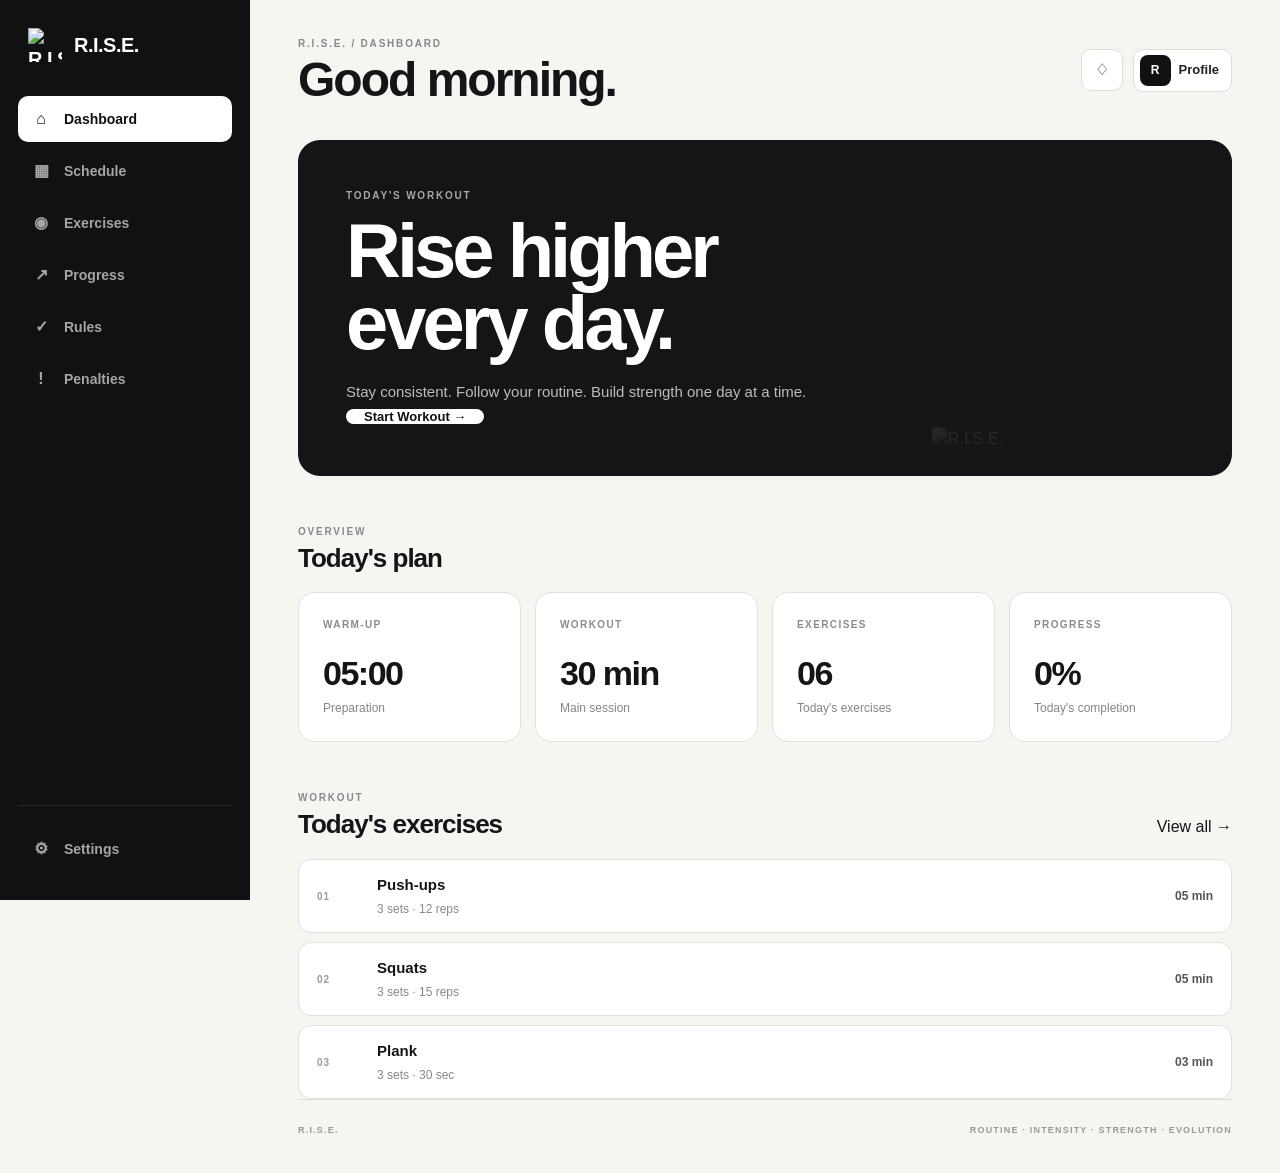
==== R.I.S.E/index.html @ dfb70196 "Add files via upload" ====
<!DOCTYPE html>
<html lang="en">
<head>
    <meta charset="UTF-8">
    <meta name="viewport" content="width=device-width, initial-scale=1.0">

    <title>R.I.S.E. — Rise Higher Every Day</title>

    <meta
        name="description"
        content="R.I.S.E. — your daily training and discipline platform."
    >

    <link rel="stylesheet" href="css/main.css">
</head>

<body>

    <!-- Sidebar -->
    <aside class="sidebar">

        <div class="brand">
            <img src="assets/logo/rise-icon.png" alt="R.I.S.E. Logo">
            <span>R.I.S.E.</span>
        </div>

        <nav class="navigation">

            <a href="index.html" class="nav-item active">
                <span>⌂</span>
                <span>Dashboard</span>
            </a>

            <a href="pages/schedule.html" class="nav-item">
                <span>▦</span>
                <span>Schedule</span>
            </a>

            <a href="pages/exercises.html" class="nav-item">
                <span>◉</span>
                <span>Exercises</span>
            </a>

            <a href="pages/progress.html" class="nav-item">
                <span>↗</span>
                <span>Progress</span>
            </a>

            <a href="pages/rules.html" class="nav-item">
                <span>✓</span>
                <span>Rules</span>
            </a>

            <a href="pages/penalties.html" class="nav-item">
                <span>!</span>
                <span>Penalties</span>
            </a>

        </nav>

        <div class="sidebar-bottom">

            <a href="pages/settings.html" class="nav-item">
                <span>⚙</span>
                <span>Settings</span>
            </a>

        </div>

    </aside>


    <!-- Main Content -->
    <main class="main-content">

        <!-- Top Bar -->
        <header class="topbar">

            <div>
                <p class="eyebrow">R.I.S.E. / DASHBOARD</p>
                <h1>Good morning.</h1>
            </div>

            <div class="topbar-actions">
                <button class="icon-button" aria-label="Notifications">
                    ♢
                </button>

                <button class="profile-button">
                    <span class="profile-avatar">R</span>
                    <span>Profile</span>
                </button>
            </div>

        </header>


        <!-- Today's Workout -->
        <section class="hero-section">

            <div class="hero-content">

                <p class="section-label">TODAY'S WORKOUT</p>

                <h2>Rise higher<br>every day.</h2>

                <p class="hero-description">
                    Stay consistent. Follow your routine.
                    Build strength one day at a time.
                </p>

                <a href="pages/workout.html" class="primary-button">
                    Start Workout
                    <span>→</span>
                </a>

            </div>

            <div class="hero-mark">
                <img src="assets/logo/rise-logo.png" alt="R.I.S.E.">
            </div>

        </section>


        <!-- Today's Overview -->
        <section class="overview-section">

            <div class="section-heading">
                <div>
                    <p class="section-label">OVERVIEW</p>
                    <h2>Today's plan</h2>
                </div>
            </div>


            <div class="stats-grid">

                <article class="stat-card">
                    <span class="stat-label">WARM-UP</span>
                    <strong>05:00</strong>
                    <span class="stat-description">
                        Preparation
                    </span>
                </article>


                <article class="stat-card">
                    <span class="stat-label">WORKOUT</span>
                    <strong>30 min</strong>
                    <span class="stat-description">
                        Main session
                    </span>
                </article>


                <article class="stat-card">
                    <span class="stat-label">EXERCISES</span>
                    <strong>06</strong>
                    <span class="stat-description">
                        Today's exercises
                    </span>
                </article>


                <article class="stat-card">
                    <span class="stat-label">PROGRESS</span>
                    <strong>0%</strong>
                    <span class="stat-description">
                        Today's completion
                    </span>
                </article>

            </div>

        </section>


        <!-- Today's Exercises -->
        <section class="workout-preview">

            <div class="section-heading">

                <div>
                    <p class="section-label">WORKOUT</p>
                    <h2>Today's exercises</h2>
                </div>

                <a href="pages/exercises.html" class="text-link">
                    View all →
                </a>

            </div>


            <div class="exercise-list">

                <article class="exercise-card">
                    <span class="exercise-number">01</span>

                    <div class="exercise-info">
                        <h3>Push-ups</h3>
                        <p>3 sets · 12 reps</p>
                    </div>

                    <span class="exercise-time">
                        05 min
                    </span>
                </article>


                <article class="exercise-card">
                    <span class="exercise-number">02</span>

                    <div class="exercise-info">
                        <h3>Squats</h3>
                        <p>3 sets · 15 reps</p>
                    </div>

                    <span class="exercise-time">
                        05 min
                    </span>
                </article>


                <article class="exercise-card">
                    <span class="exercise-number">03</span>

                    <div class="exercise-info">
                        <h3>Plank</h3>
                        <p>3 sets · 30 sec</p>
                    </div>

                    <span class="exercise-time">
                        03 min
                    </span>
                </article>

            </div>

        </section>


        <!-- Footer -->
        <footer class="footer">
            <span>R.I.S.E.</span>
            <span>ROUTINE · INTENSITY · STRENGTH · EVOLUTION</span>
        </footer>

    </main>


<script src="js/storage.js"></script>
<script src="js/app.js"></script>

</body>
</html>
---- R.I.S.E/css/main.css ----
/* =========================================
   R.I.S.E.
   MAIN STYLESHEET
   ========================================= */


/* =========================================
   01. RESET
   ========================================= */

* {
    margin: 0;
    padding: 0;
    box-sizing: border-box;
}


html {
    scroll-behavior: smooth;
}


body {
    min-height: 100vh;

    background: #f5f5f2;
    color: #151515;

    font-family:
        Inter,
        Arial,
        Helvetica,
        sans-serif;

    line-height: 1.5;
}


button,
input {
    font: inherit;
}


button {
    cursor: pointer;
}


a {
    color: inherit;
    text-decoration: none;
}


img {
    max-width: 100%;
    display: block;
}


/* =========================================
   02. LAYOUT
   ========================================= */

.sidebar {
    position: fixed;

    top: 0;
    left: 0;

    width: 250px;
    height: 100vh;

    padding: 28px 18px;

    background: #111111;
    color: #ffffff;

    display: flex;
    flex-direction: column;

    z-index: 100;
}


.main-content {
    min-height: 100vh;

    margin-left: 250px;

    padding: 34px 48px 30px;
}


/* =========================================
   03. BRAND
   ========================================= */

.brand {
    display: flex;
    align-items: center;
    gap: 12px;

    padding: 0 10px 34px;

    font-size: 20px;
    font-weight: 800;
    letter-spacing: -0.5px;
}


.brand img {
    width: 34px;
    height: 34px;

    object-fit: contain;
}


/* =========================================
   04. NAVIGATION
   ========================================= */

.navigation {
    display: flex;
    flex-direction: column;
    gap: 6px;
}


.nav-item {
    min-height: 46px;

    display: flex;
    align-items: center;
    gap: 13px;

    padding: 0 13px;

    border-radius: 10px;

    color: #a5a5a5;

    font-size: 14px;
    font-weight: 600;

    transition:
        background 0.2s ease,
        color 0.2s ease,
        transform 0.2s ease;
}


.nav-item span:first-child {
    width: 20px;

    text-align: center;

    font-size: 16px;
}


.nav-item:hover {
    background: #1e1e1e;
    color: #ffffff;

    transform: translateX(2px);
}


.nav-item.active {
    background: #ffffff;
    color: #111111;
}


.sidebar-bottom {
    margin-top: auto;

    padding-top: 20px;

    border-top: 1px solid #292929;
}


/* =========================================
   05. TOPBAR
   ========================================= */

.topbar {
    min-height: 72px;

    margin-bottom: 34px;

    display: flex;
    align-items: center;
    justify-content: space-between;
    gap: 20px;
}


.eyebrow,
.section-label {
    color: #888888;

    font-size: 10px;
    font-weight: 800;

    letter-spacing: 1.8px;
    text-transform: uppercase;
}


.topbar h1 {
    margin-top: 5px;

    font-size: clamp(30px, 4vw, 48px);

    line-height: 1;

    letter-spacing: -2px;
}


.topbar-actions {
    display: flex;
    align-items: center;
    gap: 10px;
}


.icon-button,
.profile-button {
    border: 1px solid #ddddda;

    background: #ffffff;
    color: #222222;

    border-radius: 10px;
}


.icon-button {
    width: 42px;
    height: 42px;
}


.profile-button {
    min-height: 42px;

    padding: 5px 12px 5px 6px;

    display: flex;
    align-items: center;
    gap: 8px;

    font-size: 13px;
    font-weight: 700;
}


.profile-avatar {
    width: 31px;
    height: 31px;

    display: grid;
    place-items: center;

    border-radius: 8px;

    background: #111111;
    color: #ffffff;

    font-size: 12px;
}


/* =========================================
   06. HERO
   ========================================= */

.hero-section {
    position: relative;

    min-height: 320px;

    margin-bottom: 48px;

    padding: 48px;

    overflow: hidden;

    border-radius: 22px;

    background: #151515;
    color: #ffffff;

    display: flex;
    align-items: center;
    justify-content: space-between;
}


.hero-content {
    position: relative;
    z-index: 2;

    max-width: 620px;
}


.hero-section .section-label {
    color: #a8a8a8;
}


.hero-section h2 {
    margin-top: 12px;

    font-size: clamp(42px, 6vw, 76px);

    line-height: 0.95;

    letter-spacing: -4px;
}


.hero-description {
    max-width: 520px;

    margin-top: 22px;

    color: #bcbcbc;

    font-size: 15px;
}


.hero-mark {
    position: absolute;

    right: 50px;
    bottom: 25px;

    width: 250px;

    opacity: 0.08;

    pointer-events: none;
}


.hero-mark img {
    width: 100%;
}


/* =========================================
   07. BUTTONS
   ========================================= */

.primary-button,
.secondary-button,
.danger-button {
    min-height: 44px;

    padding: 0 18px;

    border-radius: 9px;

    font-size: 13px;
    font-weight: 800;

    transition:
        transform 0.2s ease,
        opacity 0.2s ease;
}


.primary-button {
    margin-top: 26px;

    border: 0;

    background: #ffffff;
    color: #111111;
}


.primary-button:hover,
.secondary-button:hover,
.danger-button:hover {
    transform: translateY(-2px);
}


.primary-button:disabled {
    cursor: not-allowed;
    opacity: 0.45;
}


.secondary-button {
    border: 1px solid #d7d7d2;

    background: #ffffff;
    color: #222222;
}


.danger-button {
    border: 0;

    background: #171717;
    color: #ffffff;
}


/* =========================================
   08. SECTIONS
   ========================================= */

.overview-section {
    margin-bottom: 48px;
}


.section-heading {
    margin-bottom: 20px;

    display: flex;
    align-items: flex-end;
    justify-content: space-between;
}


.section-heading h2 {
    margin-top: 5px;

    font-size: 26px;
    line-height: 1.1;

    letter-spacing: -1px;
}


/* =========================================
   09. STATISTICS
   ========================================= */

.stats-grid {
    display: grid;

    grid-template-columns:
        repeat(4, minmax(0, 1fr));

    gap: 14px;
}


.stat-card {
    min-height: 150px;

    padding: 24px;

    border: 1px solid #e1e1dc;

    border-radius: 16px;

    background: #ffffff;

    display: flex;
    flex-direction: column;
}


.stat-label {
    color: #8b8b87;

    font-size: 10px;
    font-weight: 800;

    letter-spacing: 1.4px;
}


.stat-card strong {
    margin-top: auto;

    font-size: 34px;

    line-height: 1.05;

    letter-spacing: -1.5px;
}


.stat-description {
    margin-top: 8px;

    color: #858581;

    font-size: 12px;
}


/* =========================================
   10. EXERCISE LIST
   ========================================= */

.exercise-list {
    display: flex;
    flex-direction: column;
    gap: 9px;
}


.exercise-card {
    min-height: 74px;

    padding: 13px 18px;

    border: 1px solid #e1e1dc;

    border-radius: 13px;

    background: #ffffff;

    display: flex;
    align-items: center;
    gap: 18px;

    transition:
        transform 0.2s ease,
        border-color 0.2s ease,
        background 0.2s ease;
}


.exercise-card:hover {
    transform: translateX(3px);

    border-color: #cfcfc9;
}


.exercise-number {
    min-width: 42px;

    color: #9a9a96;

    font-size: 10px;
    font-weight: 800;

    letter-spacing: 1px;
}


.exercise-info {
    flex: 1;
}


.exercise-info h3 {
    font-size: 15px;
    font-weight: 800;
}


.exercise-info p {
    margin-top: 3px;

    color: #888884;

    font-size: 12px;
}


.exercise-time {
    color: #555550;

    font-size: 12px;
    font-weight: 800;

    white-space: nowrap;
}


/* =========================================
   11. WORKOUT
   ========================================= */

.workout-hero {
    min-height: 360px;
}


.workout-timer-card {
    min-height: 300px;

    align-items: center;
    justify-content: center;

    text-align: center;
}


.workout-timer-card strong {
    margin-top: 18px;

    font-size: clamp(64px, 10vw, 110px);

    letter-spacing: -5px;

    font-variant-numeric: tabular-nums;
}


.workout-timer-card .stat-description {
    margin-top: 10px;
}


.timer-controls {
    margin-top: 26px;

    display: flex;
    justify-content: center;
    gap: 8px;
}


.timer-controls .primary-button,
.timer-controls .secondary-button {
    margin-top: 0;
}


.workout-exercise.current {
    border-color: #111111;

    background: #eeeeea;
}


.workout-exercise.completed {
    opacity: 0.55;
}


/* =========================================
   12. RULES
   ========================================= */

.rule-card {
    min-height: 86px;
}


.rule-check {
    display: flex;
    align-items: center;
    gap: 8px;

    color: #777773;

    font-size: 11px;
    font-weight: 700;

    cursor: pointer;
}


.rule-checkbox {
    width: 18px;
    height: 18px;

    accent-color: #111111;

    cursor: pointer;
}


.rule-card.completed {
    background: #eeeeea;
}


.rule-card.completed .exercise-info h3 {
    text-decoration: line-through;
    text-decoration-thickness: 1px;

    color: #777773;
}


/* =========================================
   13. SETTINGS SWITCH
   ========================================= */

.setting-switch {
    position: relative;

    width: 48px;
    height: 27px;

    flex-shrink: 0;
}


.setting-switch input {
    position: absolute;

    width: 0;
    height: 0;

    opacity: 0;
}


.setting-switch span {
    position: absolute;

    inset: 0;

    border-radius: 999px;

    background: #d6d6d1;

    cursor: pointer;

    transition: background 0.2s ease;
}


.setting-switch span::before {
    content: "";

    position: absolute;

    width: 21px;
    height: 21px;

    left: 3px;
    top: 3px;

    border-radius: 50%;

    background: #ffffff;

    transition: transform 0.2s ease;
}


.setting-switch input:checked + span {
    background: #111111;
}


.setting-switch input:checked + span::before {
    transform: translateX(21px);
}


/* =========================================
   14. SETTINGS ACTIONS
   ========================================= */

.settings-actions {
    margin-top: 22px;

    display: flex;
    gap: 8px;
    flex-wrap: wrap;
}


.settings-actions button {
    margin-top: 0;
}


/* =========================================
   15. FOOTER
   ========================================= */

.footer {
    padding: 24px 0 5px;

    border-top: 1px solid #ddddda;

    display: flex;
    justify-content: space-between;
    gap: 20px;

    color: #999995;

    font-size: 9px;
    font-weight: 800;

    letter-spacing: 1.2px;
}


/* =========================================
   16. FOCUS
   ========================================= */

button:focus-visible,
a:focus-visible,
input:focus-visible {
    outline: 2px solid #111111;
    outline-offset: 3px;
}


/* =========================================
   17. RESPONSIVE — TABLET
   ========================================= */

@media (max-width: 1050px) {

    .sidebar {
        width: 210px;
    }


    .main-content {
        margin-left: 210px;

        padding-left: 30px;
        padding-right: 30px;
    }


    .stats-grid {
        grid-template-columns:
            repeat(2, minmax(0, 1fr));
    }


    .hero-mark {
        right: 25px;
    }

}


/* =========================================
   18. RESPONSIVE — MOBILE
   ========================================= */

@media (max-width: 760px) {

    .sidebar {
        position: relative;

        width: 100%;
        height: auto;

        padding: 16px;

        border-radius: 0;
    }


    .brand {
        padding-bottom: 18px;
    }


    .navigation {
        display: grid;

        grid-template-columns:
            repeat(2, minmax(0, 1fr));
    }


    .sidebar-bottom {
        margin-top: 10px;
        padding-top: 10px;
    }


    .main-content {
        margin-left: 0;

        padding: 24px 16px;
    }


    .topbar {
        align-items: flex-start;
    }


    .topbar-actions {
        display: none;
    }


    .hero-section {
        min-height: 360px;

        padding: 30px;

        align-items: flex-start;
    }


    .hero-section h2 {
        letter-spacing: -2.5px;
    }


    .hero-mark {
        right: 15px;
        bottom: 15px;

        width: 170px;
    }


    .stats-grid {
        grid-template-columns: 1fr;
    }


    .exercise-card {
        gap: 12px;

        padding: 12px;
    }


    .exercise-number {
        min-width: 34px;
    }


    .exercise-time {
        font-size: 10px;
    }


    .footer {
        flex-direction: column;
        gap: 8px;
    }

}


/* =========================================
   19. SMALL MOBILE
   ========================================= */

@media (max-width: 460px) {

    .navigation {
        grid-template-columns: 1fr;
    }


    .topbar h1 {
        font-size: 32px;
    }


    .hero-section {
        padding: 24px;

        border-radius: 16px;
    }


    .hero-section h2 {
        font-size: 45px;
    }


    .hero-description {
        font-size: 13px;
    }


    .timer-controls {
        flex-wrap: wrap;
    }


    .timer-controls button {
        flex: 1;
    }

}
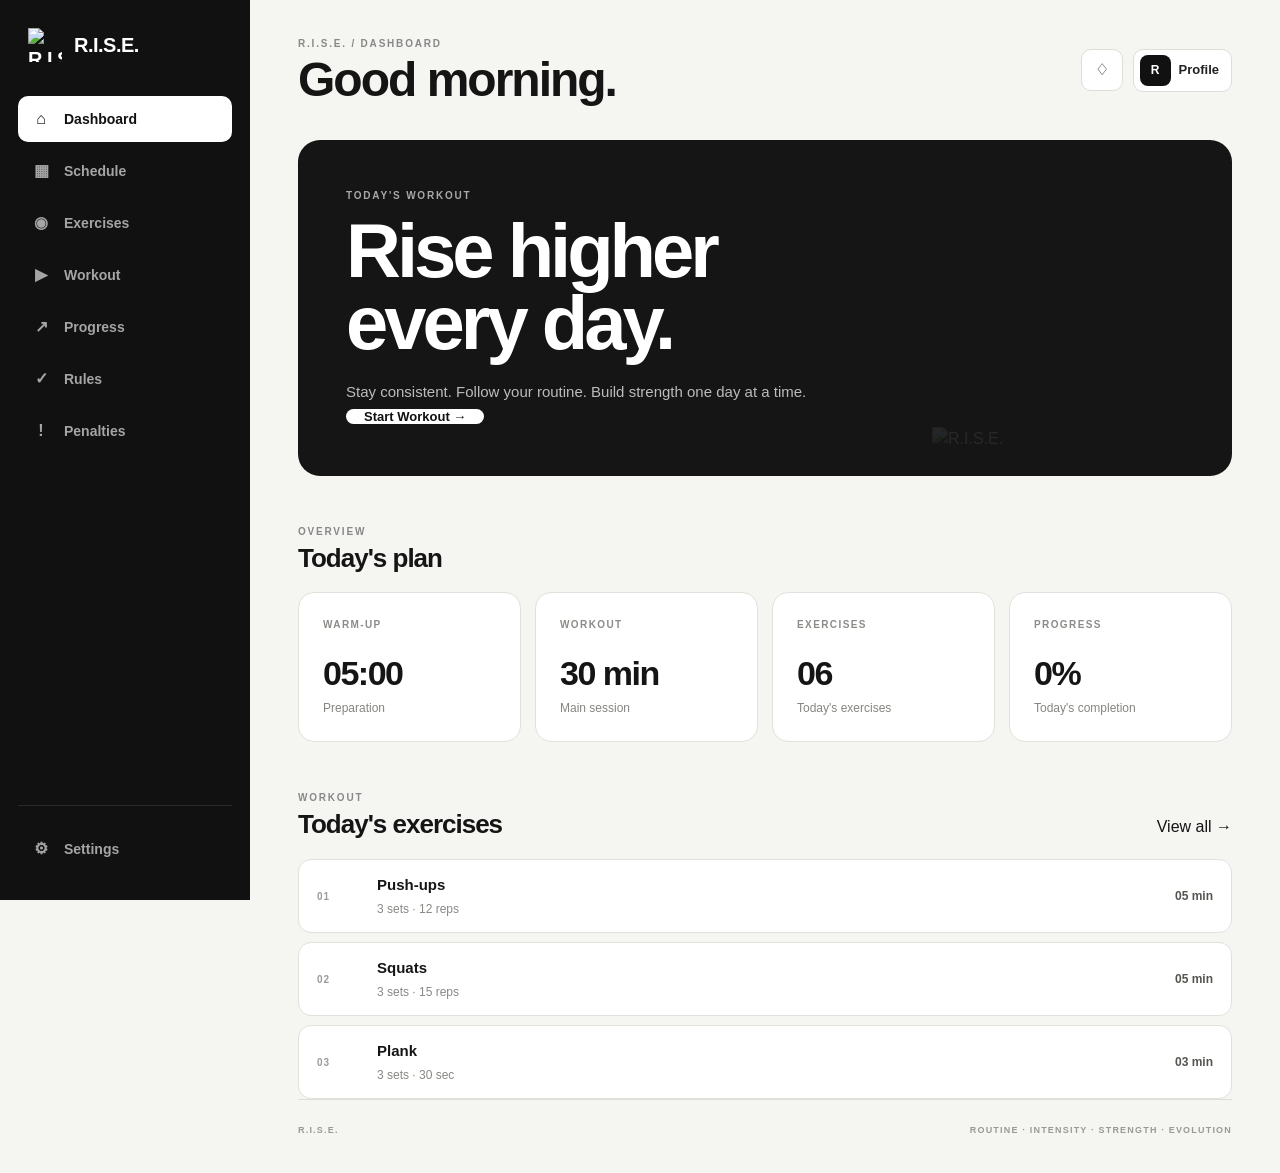
==== commit da07fc4e: "1.0" ====
--- a/R.I.S.E/index.html
+++ b/R.I.S.E/index.html
@@ -2,65 +2,143 @@
 <html lang="en">
 <head>
     <meta charset="UTF-8">
-    <meta name="viewport" content="width=device-width, initial-scale=1.0">
+    <meta
+        name="viewport"
+        content="width=device-width, initial-scale=1.0"
+    >
 
     <title>R.I.S.E. — Rise Higher Every Day</title>
 
     <meta
         name="description"
-        content="R.I.S.E. — your daily training and discipline platform."
+        content="R.I.S.E. — a modern workout and discipline platform for building consistency, tracking progress, and becoming stronger every day."
     >
 
+    <meta
+        name="theme-color"
+        content="#111111"
+    >
+
+    <!-- Main Styles -->
     <link rel="stylesheet" href="css/main.css">
+
+    <!-- Responsive Styles -->
+    <link rel="stylesheet" href="css/responsive.css">
 </head>
 
 <body>
 
-    <!-- Sidebar -->
+    <!-- =========================================
+         SIDEBAR
+         ========================================= -->
+
     <aside class="sidebar">
 
+        <!-- Brand -->
+
         <div class="brand">
-            <img src="assets/logo/rise-icon.png" alt="R.I.S.E. Logo">
+
+            <img
+                src="assets/logo/rise-icon.png"
+                alt="R.I.S.E. Logo"
+            >
+
             <span>R.I.S.E.</span>
+
         </div>
 
+
+        <!-- Navigation -->
+
         <nav class="navigation">
 
-            <a href="index.html" class="nav-item active">
+            <!-- Dashboard -->
+
+            <a
+                href="index.html"
+                class="nav-item active"
+            >
                 <span>⌂</span>
                 <span>Dashboard</span>
             </a>
 
-            <a href="pages/schedule.html" class="nav-item">
+
+            <!-- Schedule -->
+
+            <a
+                href="pages/schedule.html"
+                class="nav-item"
+            >
                 <span>▦</span>
                 <span>Schedule</span>
             </a>
 
-            <a href="pages/exercises.html" class="nav-item">
+
+            <!-- Exercises -->
+
+            <a
+                href="pages/exercises.html"
+                class="nav-item"
+            >
                 <span>◉</span>
                 <span>Exercises</span>
             </a>
 
-            <a href="pages/progress.html" class="nav-item">
+
+            <!-- Workout -->
+
+            <a
+                href="pages/workout.html"
+                class="nav-item"
+            >
+                <span>▶</span>
+                <span>Workout</span>
+            </a>
+
+
+            <!-- Progress -->
+
+            <a
+                href="pages/progress.html"
+                class="nav-item"
+            >
                 <span>↗</span>
                 <span>Progress</span>
             </a>
 
-            <a href="pages/rules.html" class="nav-item">
+
+            <!-- Rules -->
+
+            <a
+                href="pages/rules.html"
+                class="nav-item"
+            >
                 <span>✓</span>
                 <span>Rules</span>
             </a>
 
-            <a href="pages/penalties.html" class="nav-item">
+
+            <!-- Penalties -->
+
+            <a
+                href="pages/penalties.html"
+                class="nav-item"
+            >
                 <span>!</span>
                 <span>Penalties</span>
             </a>
 
         </nav>
 
+
+        <!-- Sidebar Bottom -->
+
         <div class="sidebar-bottom">
 
-            <a href="pages/settings.html" class="nav-item">
+            <a
+                href="pages/settings.html"
+                class="nav-item"
+            >
                 <span>⚙</span>
                 <span>Settings</span>
             </a>
@@ -70,105 +148,226 @@
     </aside>
 
 
-    <!-- Main Content -->
+    <!-- =========================================
+         MAIN CONTENT
+         ========================================= -->
+
     <main class="main-content">
 
-        <!-- Top Bar -->
+
+        <!-- =====================================
+             TOP BAR
+             ===================================== -->
+
         <header class="topbar">
 
-            <div>
-                <p class="eyebrow">R.I.S.E. / DASHBOARD</p>
-                <h1>Good morning.</h1>
-            </div>
+            <div class="topbar-title">
+
+                <p class="eyebrow">
+                    R.I.S.E. / DASHBOARD
+                </p>
+
+                <h1>
+                    Good morning.
+                </h1>
+
+            </div>
+
 
             <div class="topbar-actions">
-                <button class="icon-button" aria-label="Notifications">
+
+                <!-- Notifications -->
+
+                <button
+                    type="button"
+                    class="icon-button"
+                    aria-label="Notifications"
+                >
                     ♢
                 </button>
 
-                <button class="profile-button">
-                    <span class="profile-avatar">R</span>
-                    <span>Profile</span>
+
+                <!-- Profile -->
+
+                <button
+                    type="button"
+                    class="profile-button"
+                    aria-label="Profile"
+                >
+
+                    <span class="profile-avatar">
+                        R
+                    </span>
+
+                    <span>
+                        Profile
+                    </span>
+
                 </button>
+
             </div>
 
         </header>
 
 
-        <!-- Today's Workout -->
+
+        <!-- =====================================
+             HERO / TODAY'S WORKOUT
+             ===================================== -->
+
         <section class="hero-section">
 
             <div class="hero-content">
 
-                <p class="section-label">TODAY'S WORKOUT</p>
-
-                <h2>Rise higher<br>every day.</h2>
+                <p class="section-label">
+                    TODAY'S WORKOUT
+                </p>
+
+
+                <h2>
+                    Rise higher<br>
+                    every day.
+                </h2>
+
 
                 <p class="hero-description">
                     Stay consistent. Follow your routine.
                     Build strength one day at a time.
                 </p>
 
-                <a href="pages/workout.html" class="primary-button">
-                    Start Workout
-                    <span>→</span>
+
+                <a
+                    href="pages/workout.html"
+                    class="primary-button"
+                >
+                    <span>
+                        Start Workout
+                    </span>
+
+                    <span>
+                        →
+                    </span>
                 </a>
 
             </div>
 
+
+            <!-- Decorative Logo -->
+
             <div class="hero-mark">
-                <img src="assets/logo/rise-logo.png" alt="R.I.S.E.">
+
+                <img
+                    src="assets/logo/rise-logo.png"
+                    alt="R.I.S.E."
+                >
+
             </div>
 
         </section>
 
 
-        <!-- Today's Overview -->
+
+        <!-- =====================================
+             TODAY'S OVERVIEW
+             ===================================== -->
+
         <section class="overview-section">
 
             <div class="section-heading">
+
                 <div>
-                    <p class="section-label">OVERVIEW</p>
-                    <h2>Today's plan</h2>
+
+                    <p class="section-label">
+                        OVERVIEW
+                    </p>
+
+                    <h2>
+                        Today's plan
+                    </h2>
+
                 </div>
-            </div>
-
+
+            </div>
+
+
+            <!-- Statistics -->
 
             <div class="stats-grid">
 
+
+                <!-- Warm-up -->
+
                 <article class="stat-card">
-                    <span class="stat-label">WARM-UP</span>
-                    <strong>05:00</strong>
+
+                    <span class="stat-label">
+                        WARM-UP
+                    </span>
+
+                    <strong>
+                        05:00
+                    </strong>
+
                     <span class="stat-description">
                         Preparation
                     </span>
-                </article>
-
+
+                </article>
+
+
+                <!-- Workout -->
 
                 <article class="stat-card">
-                    <span class="stat-label">WORKOUT</span>
-                    <strong>30 min</strong>
+
+                    <span class="stat-label">
+                        WORKOUT
+                    </span>
+
+                    <strong>
+                        30 min
+                    </strong>
+
                     <span class="stat-description">
                         Main session
                     </span>
-                </article>
-
+
+                </article>
+
+
+                <!-- Exercises -->
 
                 <article class="stat-card">
-                    <span class="stat-label">EXERCISES</span>
-                    <strong>06</strong>
+
+                    <span class="stat-label">
+                        EXERCISES
+                    </span>
+
+                    <strong>
+                        06
+                    </strong>
+
                     <span class="stat-description">
                         Today's exercises
                     </span>
-                </article>
-
+
+                </article>
+
+
+                <!-- Progress -->
 
                 <article class="stat-card">
-                    <span class="stat-label">PROGRESS</span>
-                    <strong>0%</strong>
+
+                    <span class="stat-label">
+                        PROGRESS
+                    </span>
+
+                    <strong id="todayProgress">
+                        0%
+                    </strong>
+
                     <span class="stat-description">
                         Today's completion
                     </span>
+
                 </article>
 
             </div>
@@ -176,64 +375,133 @@
         </section>
 
 
-        <!-- Today's Exercises -->
+
+        <!-- =====================================
+             TODAY'S EXERCISES
+             ===================================== -->
+
         <section class="workout-preview">
 
+
+            <!-- Section Header -->
+
             <div class="section-heading">
 
                 <div>
-                    <p class="section-label">WORKOUT</p>
-                    <h2>Today's exercises</h2>
+
+                    <p class="section-label">
+                        WORKOUT
+                    </p>
+
+                    <h2>
+                        Today's exercises
+                    </h2>
+
                 </div>
 
-                <a href="pages/exercises.html" class="text-link">
+
+                <a
+                    href="pages/exercises.html"
+                    class="text-link"
+                >
                     View all →
                 </a>
 
             </div>
 
 
+
+            <!-- Exercise List -->
+
             <div class="exercise-list">
 
+
+                <!-- Exercise 01 -->
+
                 <article class="exercise-card">
-                    <span class="exercise-number">01</span>
+
+                    <span class="exercise-number">
+                        01
+                    </span>
+
 
                     <div class="exercise-info">
-                        <h3>Push-ups</h3>
-                        <p>3 sets · 12 reps</p>
+
+                        <h3>
+                            Push-ups
+                        </h3>
+
+                        <p>
+                            3 sets · 12 reps
+                        </p>
+
                     </div>
+
 
                     <span class="exercise-time">
                         05 min
                     </span>
-                </article>
-
+
+                </article>
+
+
+
+                <!-- Exercise 02 -->
 
                 <article class="exercise-card">
-                    <span class="exercise-number">02</span>
+
+                    <span class="exercise-number">
+                        02
+                    </span>
+
 
                     <div class="exercise-info">
-                        <h3>Squats</h3>
-                        <p>3 sets · 15 reps</p>
+
+                        <h3>
+                            Squats
+                        </h3>
+
+                        <p>
+                            3 sets · 15 reps
+                        </p>
+
                     </div>
+
 
                     <span class="exercise-time">
                         05 min
                     </span>
-                </article>
-
+
+                </article>
+
+
+
+                <!-- Exercise 03 -->
 
                 <article class="exercise-card">
-                    <span class="exercise-number">03</span>
+
+                    <span class="exercise-number">
+                        03
+                    </span>
+
 
                     <div class="exercise-info">
-                        <h3>Plank</h3>
-                        <p>3 sets · 30 sec</p>
+
+                        <h3>
+                            Plank
+                        </h3>
+
+                        <p>
+                            3 sets · 30 sec
+                        </p>
+
                     </div>
+
 
                     <span class="exercise-time">
                         03 min
                     </span>
+
                 </article>
 
             </div>
@@ -241,17 +509,36 @@
         </section>
 
 
-        <!-- Footer -->
+
+        <!-- =====================================
+             FOOTER
+             ===================================== -->
+
         <footer class="footer">
-            <span>R.I.S.E.</span>
-            <span>ROUTINE · INTENSITY · STRENGTH · EVOLUTION</span>
+
+            <span>
+                R.I.S.E.
+            </span>
+
+            <span>
+                ROUTINE · INTENSITY · STRENGTH · EVOLUTION
+            </span>
+
         </footer>
 
     </main>
 
 
-<script src="js/storage.js"></script>
-<script src="js/app.js"></script>
+
+    <!-- =========================================
+         JAVASCRIPT
+         ========================================= -->
+
+    <!-- Storage -->
+    <script src="js/storge.js"></script>
+
+    <!-- Main Application -->
+    <script src="js/app.js"></script>
 
 </body>
 </html>
--- a/R.I.S.E/css/responsive.css
+++ b/R.I.S.E/css/responsive.css
@@ -0,0 +1,286 @@
+/* =========================================
+   R.I.S.E. — RESPONSIVE SYSTEM
+   ========================================= */
+
+/* ---------- LARGE TABLET ---------- */
+
+@media (max-width: 1100px) {
+
+    :root {
+        --sidebar-width: 220px;
+    }
+
+    .main-content {
+        padding: 32px;
+    }
+
+    .stats-grid {
+        grid-template-columns: repeat(2, 1fr);
+    }
+
+    .hero-section {
+        padding: 40px;
+    }
+
+    .hero-mark {
+        right: 30px;
+        width: 240px;
+    }
+}
+
+
+/* ---------- TABLET ---------- */
+
+@media (max-width: 850px) {
+
+    .sidebar {
+        width: 190px;
+    }
+
+    :root {
+        --sidebar-width: 190px;
+    }
+
+    .main-content {
+        padding: 28px 22px;
+    }
+
+    .hero-section {
+        min-height: 320px;
+    }
+
+    .hero-content h2 {
+        font-size: 52px;
+    }
+
+    .hero-mark {
+        width: 200px;
+        right: 20px;
+    }
+
+    .nav-item {
+        font-size: 13px;
+    }
+}
+
+
+/* ---------- MOBILE ---------- */
+
+@media (max-width: 700px) {
+
+    .sidebar {
+        position: relative;
+
+        width: 100%;
+        height: auto;
+
+        padding: 14px 16px;
+
+        border-right: none;
+        border-bottom: 1px solid var(--border);
+    }
+
+    :root {
+        --sidebar-width: 0px;
+    }
+
+    .brand {
+        padding: 2px 6px 16px;
+    }
+
+    .navigation {
+        display: grid;
+
+        grid-template-columns: repeat(3, 1fr);
+
+        gap: 6px;
+    }
+
+    .nav-item {
+        justify-content: center;
+
+        min-height: 42px;
+
+        padding: 7px;
+
+        font-size: 11px;
+    }
+
+    .nav-item span:first-child {
+        display: none;
+    }
+
+    .sidebar-bottom {
+        margin-top: 6px;
+    }
+
+    .sidebar-bottom .nav-item {
+        justify-content: center;
+    }
+
+    .main-content {
+        margin-left: 0;
+
+        padding: 22px 16px 30px;
+    }
+
+    .topbar {
+        margin-bottom: 26px;
+    }
+
+    .topbar h1 {
+        font-size: 28px;
+    }
+
+    .topbar-actions {
+        gap: 6px;
+    }
+
+    .profile-button {
+        width: 42px;
+        padding: 4px;
+
+        justify-content: center;
+    }
+
+    .profile-button span:last-child {
+        display: none;
+    }
+
+    .hero-section {
+        min-height: 420px;
+
+        padding: 28px 22px;
+
+        align-items: flex-end;
+    }
+
+    .hero-content {
+        max-width: 100%;
+    }
+
+    .hero-content h2 {
+        font-size: 48px;
+    }
+
+    .hero-description {
+        max-width: 330px;
+
+        font-size: 14px;
+    }
+
+    .hero-mark {
+        top: 25px;
+        right: 18px;
+
+        width: 180px;
+
+        opacity: 0.10;
+    }
+
+    .stats-grid {
+        grid-template-columns: repeat(2, 1fr);
+
+        gap: 8px;
+    }
+
+    .stat-card {
+        min-height: 120px;
+
+        padding: 16px;
+    }
+
+    .stat-card strong {
+        font-size: 23px;
+    }
+
+    .section-heading h2 {
+        font-size: 20px;
+    }
+
+    .exercise-card {
+        padding: 12px 14px;
+    }
+}
+
+
+/* ---------- SMALL MOBILE ---------- */
+
+@media (max-width: 430px) {
+
+    .navigation {
+        grid-template-columns: repeat(2, 1fr);
+    }
+
+    .hero-section {
+        min-height: 440px;
+    }
+
+    .hero-content h2 {
+        font-size: 42px;
+    }
+
+    .hero-description {
+        font-size: 13px;
+    }
+
+    .hero-mark {
+        width: 160px;
+    }
+
+    .stats-grid {
+        grid-template-columns: 1fr;
+    }
+
+    .stat-card {
+        min-height: 105px;
+    }
+
+    .exercise-card {
+        gap: 10px;
+    }
+
+    .exercise-number {
+        width: 25px;
+    }
+
+    .exercise-time {
+        font-size: 11px;
+    }
+
+    .footer {
+        flex-direction: column;
+
+        align-items: flex-start;
+
+        gap: 8px;
+
+        line-height: 1.8;
+    }
+}
+
+
+/* ---------- VERY SMALL SCREENS ---------- */
+
+@media (max-width: 340px) {
+
+    .main-content {
+        padding: 18px 12px;
+    }
+
+    .hero-section {
+        padding: 24px 18px;
+    }
+
+    .hero-content h2 {
+        font-size: 36px;
+    }
+
+    .navigation {
+        grid-template-columns: 1fr 1fr;
+    }
+
+    .stats-grid {
+        grid-template-columns: 1fr;
+    }
+}
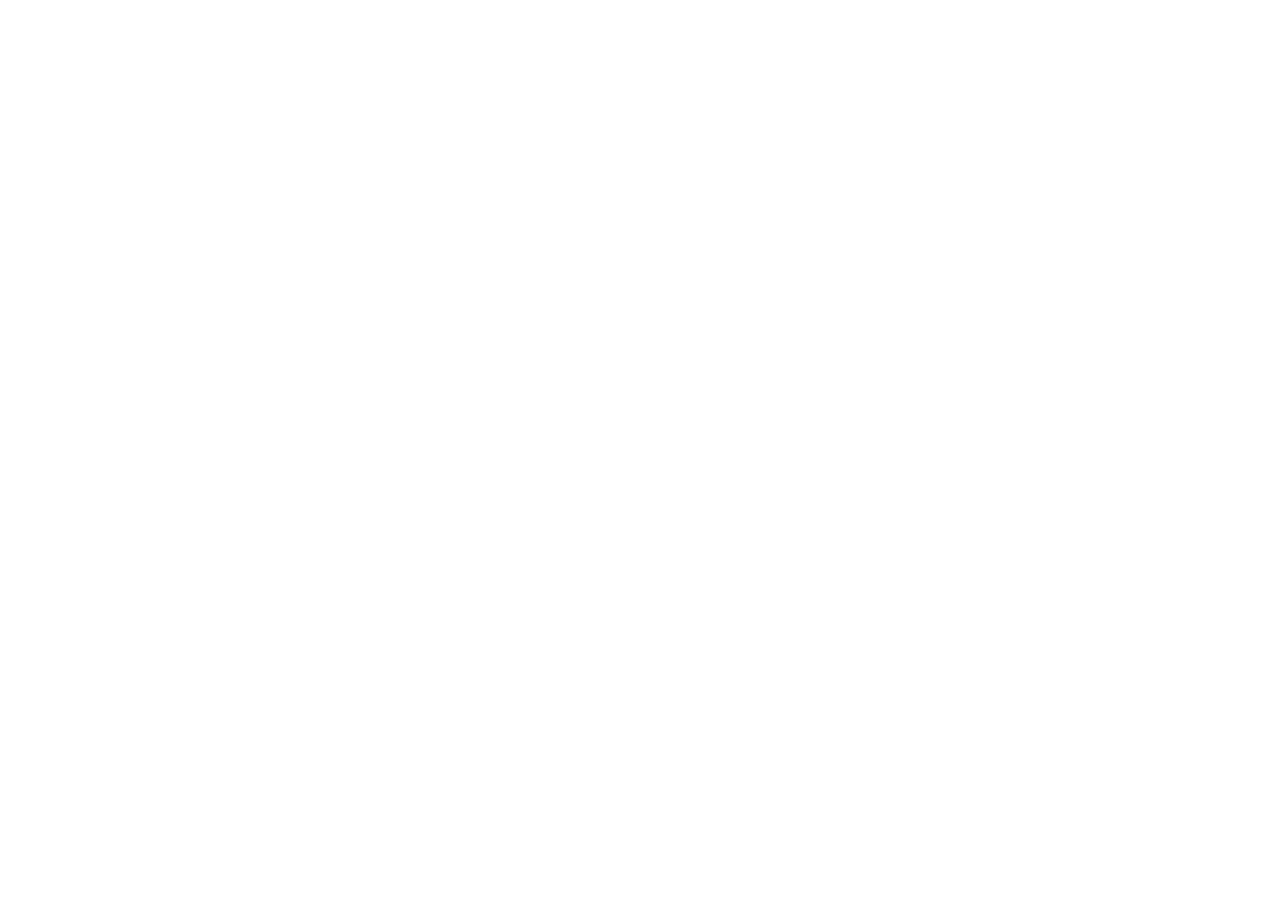
==== commit 883b1591: "1.0" ====
--- a/R.I.S.E/index.html
+++ b/R.I.S.E/index.html
@@ -1,544 +1,1188 @@
 <!DOCTYPE html>
-<html lang="en">
+<html lang="uz">
 <head>
     <meta charset="UTF-8">
-    <meta
-        name="viewport"
-        content="width=device-width, initial-scale=1.0"
-    >
-
-    <title>R.I.S.E. — Rise Higher Every Day</title>
-
-    <meta
-        name="description"
-        content="R.I.S.E. — a modern workout and discipline platform for building consistency, tracking progress, and becoming stronger every day."
-    >
-
-    <meta
-        name="theme-color"
-        content="#111111"
-    >
-
-    <!-- Main Styles -->
-    <link rel="stylesheet" href="css/main.css">
-
-    <!-- Responsive Styles -->
-    <link rel="stylesheet" href="css/responsive.css">
+    <meta name="viewport" content="width=device-width, initial-scale=1.0">
+    <title>R.I.S.E. Dashboard</title>
+    <style
+/* =========================================
+   R.I.S.E. — MAIN STYLESHEET
+   ========================================= */
+
+* {
+    margin: 0;
+    padding: 0;
+    box-sizing: border-box;
+}
+
+html {
+    scroll-behavior: smooth;
+}
+
+body {
+    min-height: 100vh;
+    background: #f5f5f2;
+    color: #151515;
+    font-family: Inter, Arial, Helvetica, sans-serif;
+    line-height: 1.5;
+}
+
+button,
+input {
+    font: inherit;
+}
+
+button {
+    cursor: pointer;
+}
+
+a {
+    color: inherit;
+    text-decoration: none;
+}
+
+img {
+    max-width: 100%;
+    display: block;
+}
+
+/* LAYOUT */
+.sidebar {
+    position: fixed;
+    top: 0;
+    left: 0;
+    width: 250px;
+    height: 100vh;
+    padding: 28px 18px;
+    background: #111111;
+    color: #ffffff;
+    display: flex;
+    flex-direction: column;
+    z-index: 100;
+}
+
+.main-content {
+    min-height: 100vh;
+    margin-left: 250px;
+    padding: 34px 48px 30px;
+}
+
+/* BRAND */
+.brand {
+    display: flex;
+    align-items: center;
+    gap: 12px;
+    padding: 0 10px 34px;
+    font-size: 20px;
+    font-weight: 800;
+    letter-spacing: -0.5px;
+}
+
+.brand img {
+    width: 34px;
+    height: 34px;
+    object-fit: contain;
+}
+
+/* NAVIGATION */
+.navigation {
+    display: flex;
+    flex-direction: column;
+    gap: 6px;
+}
+
+.nav-item {
+    min-height: 46px;
+    display: flex;
+    align-items: center;
+    gap: 13px;
+    padding: 0 13px;
+    border-radius: 10px;
+    color: #a5a5a5;
+    font-size: 14px;
+    font-weight: 600;
+    transition: background 0.2s ease, color 0.2s ease, transform 0.2s ease;
+}
+
+.nav-item span:first-child {
+    width: 20px;
+    text-align: center;
+    font-size: 16px;
+}
+
+.nav-item:hover {
+    background: #1e1e1e;
+    color: #ffffff;
+    transform: translateX(2px);
+}
+
+.nav-item.active {
+    background: #ffffff;
+    color: #111111;
+}
+
+.sidebar-bottom {
+    margin-top: auto;
+    padding-top: 20px;
+    border-top: 1px solid #292929;
+}
+
+/* TOPBAR */
+.topbar {
+    min-height: 72px;
+    margin-bottom: 34px;
+    display: flex;
+    align-items: center;
+    justify-content: space-between;
+    gap: 20px;
+}
+
+.eyebrow,
+.section-label {
+    color: #888888;
+    font-size: 10px;
+    font-weight: 800;
+    letter-spacing: 1.8px;
+    text-transform: uppercase;
+}
+
+.topbar h1 {
+    margin-top: 5px;
+    font-size: clamp(30px, 4vw, 48px);
+    line-height: 1;
+    letter-spacing: -2px;
+}
+
+.topbar-actions {
+    display: flex;
+    align-items: center;
+    gap: 10px;
+}
+
+.icon-button,
+.profile-button {
+    border: 1px solid #ddddda;
+    background: #ffffff;
+    color: #222222;
+    border-radius: 10px;
+}
+
+.icon-button {
+    width: 42px;
+    height: 42px;
+}
+
+.profile-button {
+    min-height: 42px;
+    padding: 5px 12px 5px 6px;
+    display: flex;
+    align-items: center;
+    gap: 8px;
+    font-size: 13px;
+    font-weight: 700;
+}
+
+.profile-avatar {
+    width: 31px;
+    height: 31px;
+    display: grid;
+    place-items: center;
+    border-radius: 8px;
+    background: #111111;
+    color: #ffffff;
+    font-size: 12px;
+}
+
+/* HERO */
+.hero-section {
+    position: relative;
+    min-height: 320px;
+    margin-bottom: 48px;
+    padding: 48px;
+    overflow: hidden;
+    border-radius: 22px;
+    background: #151515;
+    color: #ffffff;
+    display: flex;
+    align-items: center;
+    justify-content: space-between;
+}
+
+.hero-content {
+    position: relative;
+    z-index: 2;
+    max-width: 620px;
+}
+
+.hero-section .section-label {
+    color: #a8a8a8;
+}
+
+.hero-section h2 {
+    margin-top: 12px;
+    font-size: clamp(42px, 6vw, 76px);
+    line-height: 0.95;
+    letter-spacing: -4px;
+}
+
+.hero-description {
+    max-width: 520px;
+    margin-top: 22px;
+    color: #bcbcbc;
+    font-size: 15px;
+}
+
+.hero-mark {
+    position: absolute;
+    right: 50px;
+    bottom: 25px;
+    width: 250px;
+    opacity: 0.08;
+    pointer-events: none;
+}
+
+.hero-mark img {
+    width: 100%;
+}
+
+/* BUTTONS */
+.primary-button,
+.secondary-button,
+.danger-button {
+    min-height: 44px;
+    padding: 0 18px;
+    border-radius: 9px;
+    font-size: 13px;
+    font-weight: 800;
+    transition: transform 0.2s ease, opacity 0.2s ease;
+}
+
+.primary-button {
+    margin-top: 26px;
+    border: 0;
+    background: #ffffff;
+    color: #111111;
+}
+
+.primary-button:hover,
+.secondary-button:hover,
+.danger-button:hover {
+    transform: translateY(-2px);
+}
+
+.primary-button:disabled {
+    cursor: not-allowed;
+    opacity: 0.45;
+}
+
+.secondary-button {
+    border: 1px solid #d7d7d2;
+    background: #ffffff;
+    color: #222222;
+}
+
+.danger-button {
+    border: 0;
+    background: #171717;
+    color: #ffffff;
+}
+
+/* SECTIONS */
+.overview-section {
+    margin-bottom: 48px;
+}
+
+.section-heading {
+    margin-bottom: 20px;
+    display: flex;
+    align-items: flex-end;
+    justify-content: space-between;
+}
+
+.section-heading h2 {
+    margin-top: 5px;
+    font-size: 26px;
+    line-height: 1.1;
+    letter-spacing: -1px;
+}
+
+/* STATISTICS */
+.stats-grid {
+    display: grid;
+    grid-template-columns: repeat(4, minmax(0, 1fr));
+    gap: 14px;
+}
+
+.stat-card {
+    min-height: 150px;
+    padding: 24px;
+    border: 1px solid #e1e1dc;
+    border-radius: 16px;
+    background: #ffffff;
+    display: flex;
+    flex-direction: column;
+}
+
+.stat-label {
+    color: #8b8b87;
+    font-size: 10px;
+    font-weight: 800;
+    letter-spacing: 1.4px;
+}
+
+.stat-card strong {
+    margin-top: auto;
+    font-size: 34px;
+    line-height: 1.05;
+    letter-spacing: -1.5px;
+}
+
+.stat-description {
+    margin-top: 8px;
+    color: #858581;
+    font-size: 12px;
+}
+
+/* EXERCISE LIST */
+.exercise-list {
+    display: flex;
+    flex-direction: column;
+    gap: 9px;
+}
+
+.exercise-card {
+    min-height: 74px;
+    padding: 13px 18px;
+    border: 1px solid #e1e1dc;
+    border-radius: 13px;
+    background: #ffffff;
+    display: flex;
+    align-items: center;
+    gap: 18px;
+    transition: transform 0.2s ease, border-color 0.2s ease, background 0.2s ease;
+}
+
+.exercise-card:hover {
+    transform: translateX(3px);
+    border-color: #cfcfc9;
+}
+
+.exercise-number {
+    min-width: 42px;
+    color: #9a9a96;
+    font-size: 10px;
+    font-weight: 800;
+    letter-spacing: 1px;
+}
+
+.exercise-info {
+    flex: 1;
+}
+
+.exercise-info h3 {
+    font-size: 15px;
+    font-weight: 800;
+}
+
+.exercise-info p {
+    margin-top: 3px;
+    color: #888884;
+    font-size: 12px;
+}
+
+.exercise-time {
+    color: #555550;
+    font-size: 12px;
+    font-weight: 800;
+    white-space: nowrap;
+}
+
+/* WORKOUT & TIMER */
+.workout-hero {
+    min-height: 360px;
+}
+
+.workout-timer-card {
+    min-height: 300px;
+    align-items: center;
+    justify-content: center;
+    text-align: center;
+}
+
+.workout-timer-card strong {
+    margin-top: 18px;
+    font-size: clamp(64px, 10vw, 110px);
+    letter-spacing: -5px;
+    font-variant-numeric: tabular-nums;
+}
+
+.workout-timer-card .stat-description {
+    margin-top: 10px;
+}
+
+.timer-controls {
+    margin-top: 26px;
+    display: flex;
+    justify-content: center;
+    gap: 8px;
+}
+
+.timer-controls .primary-button,
+.timer-controls .secondary-button {
+    margin-top: 0;
+}
+
+.workout-exercise.current {
+    border-color: #111111;
+    background: #eeeeea;
+}
+
+.workout-exercise.completed {
+    opacity: 0.55;
+}
+
+/* RULES */
+.rule-card {
+    min-height: 86px;
+}
+
+.rule-check {
+    display: flex;
+    align-items: center;
+    gap: 8px;
+    color: #777773;
+    font-size: 11px;
+    font-weight: 700;
+    cursor: pointer;
+}
+
+.rule-checkbox {
+    width: 18px;
+    height: 18px;
+    accent-color: #111111;
+    cursor: pointer;
+}
+
+.rule-card.completed {
+    background: #eeeeea;
+}
+
+.rule-card.completed .exercise-info h3 {
+    text-decoration: line-through;
+    text-decoration-thickness: 1px;
+    color: #777773;
+}
+
+/* SETTINGS SWITCH */
+.setting-switch {
+    position: relative;
+    width: 48px;
+    height: 27px;
+    flex-shrink: 0;
+}
+
+.setting-switch input {
+    position: absolute;
+    width: 0;
+    height: 0;
+    opacity: 0;
+}
+
+.setting-switch span {
+    position: absolute;
+    inset: 0;
+    border-radius: 999px;
+    background: #d6d6d1;
+    cursor: pointer;
+    transition: background 0.2s ease;
+}
+
+.setting-switch span::before {
+    content: "";
+    position: absolute;
+    width: 21px;
+    height: 21px;
+    left: 3px;
+    top: 3px;
+    border-radius: 50%;
+    background: #ffffff;
+    transition: transform 0.2s ease;
+}
+
+.setting-switch input:checked + span {
+    background: #111111;
+}
+
+.setting-switch input:checked + span::before {
+    transform: translateX(21px);
+}
+
+/* SETTINGS ACTIONS */
+.settings-actions {
+    margin-top: 22px;
+    display: flex;
+    gap: 8px;
+    flex-wrap: wrap;
+}
+
+.settings-actions button {
+    margin-top: 0;
+}
+
+/* FOOTER */
+.footer {
+    padding: 24px 0 5px;
+    border-top: 1px solid #ddddda;
+    display: flex;
+    justify-content: space-between;
+    gap: 20px;
+    color: #999995;
+    font-size: 9px;
+    font-weight: 800;
+    letter-spacing: 1.2px;
+}
+
+/* FOCUS */
+button:focus-visible,
+a:focus-visible,
+input:focus-visible {
+    outline: 2px solid #111111;
+    outline-offset: 3px;
+}
+
+/* =========================================
+   RESPONSIVE STYLES
+   ========================================= */
+
+@media (max-width: 1100px) {
+    :root {
+        --sidebar-width: 220px;
+    }
+
+    .main-content {
+        padding: 32px;
+    }
+
+    .stats-grid {
+        grid-template-columns: repeat(2, 1fr);
+    }
+
+    .hero-section {
+        padding: 40px;
+    }
+
+    .hero-mark {
+        right: 30px;
+        width: 240px;
+    }
+}
+
+@media (max-width: 1050px) {
+    .sidebar {
+        width: 210px;
+    }
+
+    .main-content {
+        margin-left: 210px;
+        padding-left: 30px;
+        padding-right: 30px;
+    }
+
+    .stats-grid {
+        grid-template-columns: repeat(2, minmax(0, 1fr));
+    }
+
+    .hero-mark {
+        right: 25px;
+    }
+}
+
+@media (max-width: 850px) {
+    .sidebar {
+        width: 190px;
+    }
+
+    :root {
+        --sidebar-width: 190px;
+    }
+
+    .main-content {
+        padding: 28px 22px;
+    }
+
+    .hero-section {
+        min-height: 320px;
+    }
+
+    .hero-content h2 {
+        font-size: 52px;
+    }
+
+    .hero-mark {
+        width: 200px;
+        right: 20px;
+    }
+
+    .nav-item {
+        font-size: 13px;
+    }
+}
+
+@media (max-width: 760px) {
+    .sidebar {
+        position: relative;
+        width: 100%;
+        height: auto;
+        padding: 16px;
+        border-radius: 0;
+    }
+
+    .brand {
+        padding-bottom: 18px;
+    }
+
+    .navigation {
+        display: grid;
+        grid-template-columns: repeat(2, minmax(0, 1fr));
+    }
+
+    .sidebar-bottom {
+        margin-top: 10px;
+        padding-top: 10px;
+    }
+
+    .main-content {
+        margin-left: 0;
+        padding: 24px 16px;
+    }
+
+    .topbar {
+        align-items: flex-start;
+    }
+
+    .topbar-actions {
+        display: none;
+    }
+
+    .hero-section {
+        min-height: 360px;
+        padding: 30px;
+        align-items: flex-start;
+    }
+
+    .hero-section h2 {
+        letter-spacing: -2.5px;
+    }
+
+    .hero-mark {
+        right: 15px;
+        bottom: 15px;
+        width: 170px;
+    }
+
+    .stats-grid {
+        grid-template-columns: 1fr;
+    }
+
+    .exercise-card {
+        gap: 12px;
+        padding: 12px;
+    }
+
+    .exercise-number {
+        min-width: 34px;
+    }
+
+    .exercise-time {
+        font-size: 10px;
+    }
+
+    .footer {
+        flex-direction: column;
+        gap: 8px;
+    }
+}
+
+@media (max-width: 700px) {
+    .sidebar {
+        position: relative;
+        width: 100%;
+        height: auto;
+        padding: 14px 16px;
+        border-right: none;
+        border-bottom: 1px solid var(--border, #ddddda);
+    }
+
+    :root {
+        --sidebar-width: 0px;
+    }
+
+    .brand {
+        padding: 2px 6px 16px;
+    }
+
+    .navigation {
+        display: grid;
+        grid-template-columns: repeat(3, 1fr);
+        gap: 6px;
+    }
+
+    .nav-item {
+        justify-content: center;
+        min-height: 42px;
+        padding: 7px;
+        font-size: 11px;
+    }
+
+    .nav-item span:first-child {
+        display: none;
+    }
+
+    .sidebar-bottom {
+        margin-top: 6px;
+    }
+
+    .sidebar-bottom .nav-item {
+        justify-content: center;
+    }
+
+    .main-content {
+        margin-left: 0;
+        padding: 22px 16px 30px;
+    }
+
+    .topbar {
+        margin-bottom: 26px;
+    }
+
+    .topbar h1 {
+        font-size: 28px;
+    }
+
+    .topbar-actions {
+        gap: 6px;
+    }
+
+    .profile-button {
+        width: 42px;
+        padding: 4px;
+        justify-content: center;
+    }
+
+    .profile-button span:last-child {
+        display: none;
+    }
+
+    .hero-section {
+        min-height: 420px;
+        padding: 28px 22px;
+        align-items: flex-end;
+    }
+
+    .hero-content {
+        max-width: 100%;
+    }
+
+    .hero-content h2 {
+        font-size: 48px;
+    }
+
+    .hero-description {
+        max-width: 330px;
+        font-size: 14px;
+    }
+
+    .hero-mark {
+        top: 25px;
+        right: 18px;
+        width: 180px;
+        opacity: 0.10;
+    }
+
+    .stats-grid {
+        grid-template-columns: repeat(2, 1fr);
+        gap: 8px;
+    }
+
+    .stat-card {
+        min-height: 120px;
+        padding: 16px;
+    }
+
+    .stat-card strong {
+        font-size: 23px;
+    }
+
+    .section-heading h2 {
+        font-size: 20px;
+    }
+
+    .exercise-card {
+        padding: 12px 14px;
+    }
+}
+
+@media (max-width: 460px) {
+    .navigation {
+        grid-template-columns: 1fr;
+    }
+
+    .topbar h1 {
+        font-size: 32px;
+    }
+
+    .hero-section {
+        padding: 24px;
+        border-radius: 16px;
+    }
+
+    .hero-section h2 {
+        font-size: 45px;
+    }
+
+    .hero-description {
+        font-size: 13px;
+    }
+
+    .timer-controls {
+        flex-wrap: wrap;
+    }
+
+    .timer-controls button {
+        flex: 1;
+    }
+}
+
+@media (max-width: 430px) {
+    .navigation {
+        grid-template-columns: repeat(2, 1fr);
+    }
+
+    .hero-section {
+        min-height: 440px;
+    }
+
+    .hero-content h2 {
+        font-size: 42px;
+    }
+
+    .hero-description {
+        font-size: 13px;
+    }
+
+    .hero-mark {
+        width: 160px;
+    }
+
+    .stats-grid {
+        grid-template-columns: 1fr;
+    }
+
+    .stat-card {
+        min-height: 105px;
+    }
+
+    .exercise-card {
+        gap: 10px;
+    }
+
+    .exercise-number {
+        width: 25px;
+    }
+
+    .exercise-time {
+        font-size: 11px;
+    }
+
+    .footer {
+        flex-direction: column;
+        align-items: flex-start;
+        gap: 8px;
+        line-height: 1.8;
+    }
+}
+
+@media (max-width: 340px) {
+    .main-content {
+        padding: 18px 12px;
+    }
+
+    .hero-section {
+        padding: 24px 18px;
+    }
+
+    .hero-content h2 {
+        font-size: 36px;
+    }
+
+    .navigation {
+        grid-template-columns: 1fr 1fr;
+    }
+
+    .stats-grid {
+        grid-template-columns: 1fr;
+    }
+}
+    </style>
 </head>
-
 <body>
 
-    <!-- =========================================
-         SIDEBAR
-         ========================================= -->
-
+    <!-- SIDEBAR -->
     <aside class="sidebar">
-
-        <!-- Brand -->
-
         <div class="brand">
-
-            <img
-                src="assets/logo/rise-icon.png"
-                alt="R.I.S.E. Logo"
-            >
-
             <span>R.I.S.E.</span>
-
         </div>
-
-
-        <!-- Navigation -->
-
         <nav class="navigation">
-
-            <!-- Dashboard -->
-
-            <a
-                href="index.html"
-                class="nav-item active"
-            >
-                <span>⌂</span>
+            <a href="#" class="nav-item active">
+                <span>⚡</span>
                 <span>Dashboard</span>
             </a>
-
-
-            <!-- Schedule -->
-
-            <a
-                href="pages/schedule.html"
-                class="nav-item"
-            >
-                <span>▦</span>
-                <span>Schedule</span>
+            <a href="#" class="nav-item">
+                <span>🏋️</span>
+                <span>Workouts</span>
             </a>
-
-
-            <!-- Exercises -->
-
-            <a
-                href="pages/exercises.html"
-                class="nav-item"
-            >
-                <span>◉</span>
-                <span>Exercises</span>
-            </a>
-
-
-            <!-- Workout -->
-
-            <a
-                href="pages/workout.html"
-                class="nav-item"
-            >
-                <span>▶</span>
-                <span>Workout</span>
-            </a>
-
-
-            <!-- Progress -->
-
-            <a
-                href="pages/progress.html"
-                class="nav-item"
-            >
-                <span>↗</span>
-                <span>Progress</span>
-            </a>
-
-
-            <!-- Rules -->
-
-            <a
-                href="pages/rules.html"
-                class="nav-item"
-            >
-                <span>✓</span>
+            <a href="#" class="nav-item">
+                <span>📋</span>
                 <span>Rules</span>
             </a>
-
-
-            <!-- Penalties -->
-
-            <a
-                href="pages/penalties.html"
-                class="nav-item"
-            >
-                <span>!</span>
-                <span>Penalties</span>
+            <a href="#" class="nav-item">
+                <span>📊</span>
+                <span>Stats</span>
             </a>
-
         </nav>
-
-
-        <!-- Sidebar Bottom -->
-
         <div class="sidebar-bottom">
-
-            <a
-                href="pages/settings.html"
-                class="nav-item"
-            >
-                <span>⚙</span>
+            <a href="#" class="nav-item">
+                <span>⚙️</span>
                 <span>Settings</span>
             </a>
-
         </div>
-
     </aside>
 
-
-    <!-- =========================================
-         MAIN CONTENT
-         ========================================= -->
-
+    <!-- MAIN CONTENT -->
     <main class="main-content">
-
-
-        <!-- =====================================
-             TOP BAR
-             ===================================== -->
-
+        <!-- TOPBAR -->
         <header class="topbar">
-
-            <div class="topbar-title">
-
-                <p class="eyebrow">
-                    R.I.S.E. / DASHBOARD
-                </p>
-
-                <h1>
-                    Good morning.
-                </h1>
-
+            <div>
+                <span class="eyebrow">Overview</span>
+                <h1>Daily Dashboard</h1>
             </div>
-
-
             <div class="topbar-actions">
-
-                <!-- Notifications -->
-
-                <button
-                    type="button"
-                    class="icon-button"
-                    aria-label="Notifications"
-                >
-                    ♢
+                <button class="icon-button" aria-label="Notifications">🔔</button>
+                <button class="profile-button">
+                    <div class="profile-avatar">U</div>
+                    <span>User Profile</span>
                 </button>
-
-
-                <!-- Profile -->
-
-                <button
-                    type="button"
-                    class="profile-button"
-                    aria-label="Profile"
-                >
-
-                    <span class="profile-avatar">
-                        R
-                    </span>
-
-                    <span>
-                        Profile
-                    </span>
-
-                </button>
-
             </div>
-
         </header>
 
-
-
-        <!-- =====================================
-             HERO / TODAY'S WORKOUT
-             ===================================== -->
-
+        <!-- HERO SECTION -->
         <section class="hero-section">
-
             <div class="hero-content">
-
-                <p class="section-label">
-                    TODAY'S WORKOUT
-                </p>
-
-
-                <h2>
-                    Rise higher<br>
-                    every day.
-                </h2>
-
-
-                <p class="hero-description">
-                    Stay consistent. Follow your routine.
-                    Build strength one day at a time.
-                </p>
-
-
-                <a
-                    href="pages/workout.html"
-                    class="primary-button"
-                >
-                    <span>
-                        Start Workout
-                    </span>
-
-                    <span>
-                        →
-                    </span>
-                </a>
-
+                <span class="section-label">Today's Goal</span>
+                <h2>RISE & GRIND</h2>
+                <p class="hero-description">Push past your limits today. Consistent daily effort builds long-term success.</p>
+                <button class="primary-button" id="startBtn">Start Session</button>
             </div>
-
-
-            <!-- Decorative Logo -->
-
-            <div class="hero-mark">
-
-                <img
-                    src="assets/logo/rise-logo.png"
-                    alt="R.I.S.E."
-                >
-
+            <div class="hero-mark"></div>
+        </section>
+
+        <!-- TIMER SECTION -->
+        <section class="overview-section">
+            <div class="stat-card workout-timer-card">
+                <span class="stat-label">WORKOUT TIMER</span>
+                <strong id="timerDisplay">00:00</strong>
+                <span class="stat-description" id="timerStatus">Ready to begin</span>
+                <div class="timer-controls">
+                    <button class="primary-button" id="toggleTimerBtn">Start</button>
+                    <button class="secondary-button" id="resetTimerBtn">Reset</button>
+                </div>
             </div>
-
         </section>
 
-
-
-        <!-- =====================================
-             TODAY'S OVERVIEW
-             ===================================== -->
-
+        <!-- STATISTICS -->
         <section class="overview-section">
-
             <div class="section-heading">
-
-                <div>
-
-                    <p class="section-label">
-                        OVERVIEW
-                    </p>
-
-                    <h2>
-                        Today's plan
-                    </h2>
-
+                <h2>Performance Stats</h2>
+            </div>
+            <div class="stats-grid">
+                <div class="stat-card">
+                    <span class="stat-label">STREAK</span>
+                    <strong>12 Days</strong>
+                    <span class="stat-description">Personal best record</span>
                 </div>
-
+                <div class="stat-card">
+                    <span class="stat-label">COMPLETED</span>
+                    <strong id="completedPercent">0%</strong>
+                    <span class="stat-description">Target for today</span>
+                </div>
+                <div class="stat-card">
+                    <span class="stat-label">TIME ACTIVE</span>
+                    <strong id="timeActiveDisplay">0m</strong>
+                    <span class="stat-description">Today's duration</span>
+                </div>
+                <div class="stat-card">
+                    <span class="stat-label">SCORE</span>
+                    <strong>1,240</strong>
+                    <span class="stat-description">+120 points today</span>
+                </div>
             </div>
-
-
-            <!-- Statistics -->
-
-            <div class="stats-grid">
-
-
-                <!-- Warm-up -->
-
-                <article class="stat-card">
-
-                    <span class="stat-label">
-                        WARM-UP
-                    </span>
-
-                    <strong>
-                        05:00
-                    </strong>
-
-                    <span class="stat-description">
-                        Preparation
-                    </span>
-
-                </article>
-
-
-                <!-- Workout -->
-
-                <article class="stat-card">
-
-                    <span class="stat-label">
-                        WORKOUT
-                    </span>
-
-                    <strong>
-                        30 min
-                    </strong>
-
-                    <span class="stat-description">
-                        Main session
-                    </span>
-
-                </article>
-
-
-                <!-- Exercises -->
-
-                <article class="stat-card">
-
-                    <span class="stat-label">
-                        EXERCISES
-                    </span>
-
-                    <strong>
-                        06
-                    </strong>
-
-                    <span class="stat-description">
-                        Today's exercises
-                    </span>
-
-                </article>
-
-
-                <!-- Progress -->
-
-                <article class="stat-card">
-
-                    <span class="stat-label">
-                        PROGRESS
-                    </span>
-
-                    <strong id="todayProgress">
-                        0%
-                    </strong>
-
-                    <span class="stat-description">
-                        Today's completion
-                    </span>
-
-                </article>
-
+        </section>
+
+        <!-- EXERCISE & RULES LIST -->
+        <section class="overview-section">
+            <div class="section-heading">
+                <h2>Today's Plan</h2>
             </div>
-
+            <div class="exercise-list">
+                <div class="exercise-card rule-card">
+                    <label class="rule-check">
+                        <input type="checkbox" class="rule-checkbox">
+                    </label>
+                    <span class="exercise-number">01</span>
+                    <div class="exercise-info">
+                        <h3>Push-ups Workout</h3>
+                        <p>Upper body baseline training</p>
+                    </div>
+                    <span class="exercise-time">15 mins</span>
+                </div>
+                <div class="exercise-card rule-card">
+                    <label class="rule-check">
+                        <input type="checkbox" class="rule-checkbox">
+                    </label>
+                    <span class="exercise-number">02</span>
+                    <div class="exercise-info">
+                        <h3>Core & Stability</h3>
+                        <p>Plank holds & leg raises</p>
+                    </div>
+                    <span class="exercise-time">20 mins</span>
+                </div>
+                <div class="exercise-card rule-card">
+                    <label class="rule-check">
+                        <input type="checkbox" class="rule-checkbox">
+                    </label>
+                    <span class="exercise-number">03</span>
+                    <div class="exercise-info">
+                        <h3>Cool-down Stretch</h3>
+                        <p>Flexibility and recovery</p>
+                    </div>
+                    <span class="exercise-time">10 mins</span>
+                </div>
+            </div>
         </section>
 
-
-
-        <!-- =====================================
-             TODAY'S EXERCISES
-             ===================================== -->
-
-        <section class="workout-preview">
-
-
-            <!-- Section Header -->
-
-            <div class="section-heading">
-
-                <div>
-
-                    <p class="section-label">
-                        WORKOUT
-                    </p>
-
-                    <h2>
-                        Today's exercises
-                    </h2>
-
-                </div>
-
-
-                <a
-                    href="pages/exercises.html"
-                    class="text-link"
-                >
-                    View all →
-                </a>
-
-            </div>
-
-
-
-            <!-- Exercise List -->
-
-            <div class="exercise-list">
-
-
-                <!-- Exercise 01 -->
-
-                <article class="exercise-card">
-
-                    <span class="exercise-number">
-                        01
-                    </span>
-
-
-                    <div class="exercise-info">
-
-                        <h3>
-                            Push-ups
-                        </h3>
-
-                        <p>
-                            3 sets · 12 reps
-                        </p>
-
-                    </div>
-
-
-                    <span class="exercise-time">
-                        05 min
-                    </span>
-
-                </article>
-
-
-
-                <!-- Exercise 02 -->
-
-                <article class="exercise-card">
-
-                    <span class="exercise-number">
-                        02
-                    </span>
-
-
-                    <div class="exercise-info">
-
-                        <h3>
-                            Squats
-                        </h3>
-
-                        <p>
-                            3 sets · 15 reps
-                        </p>
-
-                    </div>
-
-
-                    <span class="exercise-time">
-                        05 min
-                    </span>
-
-                </article>
-
-
-
-                <!-- Exercise 03 -->
-
-                <article class="exercise-card">
-
-                    <span class="exercise-number">
-                        03
-                    </span>
-
-
-                    <div class="exercise-info">
-
-                        <h3>
-                            Plank
-                        </h3>
-
-                        <p>
-                            3 sets · 30 sec
-                        </p>
-
-                    </div>
-
-
-                    <span class="exercise-time">
-                        03 min
-                    </span>
-
-                </article>
-
-            </div>
-
-        </section>
-
-
-
-        <!-- =====================================
-             FOOTER
-             ===================================== -->
-
+        <!-- FOOTER -->
         <footer class="footer">
-
-            <span>
-                R.I.S.E.
-            </span>
-
-            <span>
-                ROUTINE · INTENSITY · STRENGTH · EVOLUTION
-            </span>
-
+            <span>R.I.S.E. SYSTEM &copy; 2026</span>
+            <span>ALL RIGHTS RESERVED</span>
         </footer>
-
     </main>
 
-
-
-    <!-- =========================================
-         JAVASCRIPT
-         ========================================= -->
-
-    <!-- Storage -->
-    <script src="js/storge.js"></script>
-
-    <!-- Main Application -->
-    <script src="js/app.js"></script>
-
+    <!-- JAVASCRIPT LOGIC -->
+    <script>
+        document.addEventListener('DOMContentLoaded', () => {
+            // --- Navigation Switch ---
+            const navItems = document.querySelectorAll('.nav-item');
+            navItems.forEach(item => {
+                item.addEventListener('click', (e) => {
+                    e.preventDefault();
+                    navItems.forEach(nav => nav.classList.remove('active'));
+                    item.classList.add('active');
+                });
+            });
+
+            // --- Timer Logic ---
+            let timerInterval = null;
+            let secondsElapsed = 0;
+            let isRunning = false;
+
+            const timerDisplay = document.getElementById('timerDisplay');
+            const timerStatus = document.getElementById('timerStatus');
+            const toggleBtn = document.getElementById('toggleTimerBtn');
+            const resetBtn = document.getElementById('resetTimerBtn');
+            const startSessionBtn = document.getElementById('startBtn');
+            const timeActiveDisplay = document.getElementById('timeActiveDisplay');
+
+            function formatTime(sec) {
+                const mins = Math.floor(sec / 60);
+                const secs = sec % 60;
+                return `${String(mins).padStart(2, '0')}:${String(secs).padStart(2, '0')}`;
+            }
+
+            function updateTimer() {
+                secondsElapsed++;
+                timerDisplay.textContent = formatTime(secondsElapsed);
+                timeActiveDisplay.textContent = `${Math.floor(secondsElapsed / 60)}m`;
+            }
+
+            function startTimer() {
+                if (!isRunning) {
+                    isRunning = true;
+                    timerInterval = setInterval(updateTimer, 1000);
+                    toggleBtn.textContent = 'Pause';
+                    timerStatus.textContent = 'Workout in progress...';
+                }
+            }
+
+            function pauseTimer() {
+                if (isRunning) {
+                    isRunning = false;
+                    clearInterval(timerInterval);
+                    toggleBtn.textContent = 'Resume';
+                    timerStatus.textContent = 'Workout paused';
+                }
+            }
+
+            toggleBtn.addEventListener('click', () => {
+                if (isRunning) {
+                    pauseTimer();
+                } else {
+                    startTimer();
+                }
+            });
+
+            resetBtn.addEventListener('click', () => {
+                pauseTimer();
+                secondsElapsed = 0;
+                timerDisplay.textContent = '00:00';
+                toggleBtn.textContent = 'Start';
+                timerStatus.textContent = 'Ready to begin';
+                timeActiveDisplay.textContent = '0m';
+            });
+
+            startSessionBtn.addEventListener('click', () => {
+                startTimer();
+                window.scrollTo({
+                    top: timerDisplay.offsetTop - 100,
+                    behavior: 'smooth'
+                });
+            });
+
+            // --- Checkbox & Progress Logic ---
+            const checkboxes = document.querySelectorAll('.rule-checkbox');
+            const completedPercent = document.getElementById('completedPercent');
+
+            function updateProgress() {
+                const total = checkboxes.length;
+                let checkedCount = 0;
+
+                checkboxes.forEach(box => {
+                    const card = box.closest('.rule-card');
+                    if (box.checked) {
+                        checkedCount++;
+                        card.classList.add('completed');
+                    } else {
+                        card.classList.remove('completed');
+                    }
+                });
+
+                const percentage = total > 0 ? Math.round((checkedCount / total) * 100) : 0;
+                completedPercent.textContent = `${percentage}%`;
+            }
+
+            checkboxes.forEach(box => {
+                box.addEventListener('change', updateProgress);
+            });
+        });
+    </script>
 </body>
 </html>
